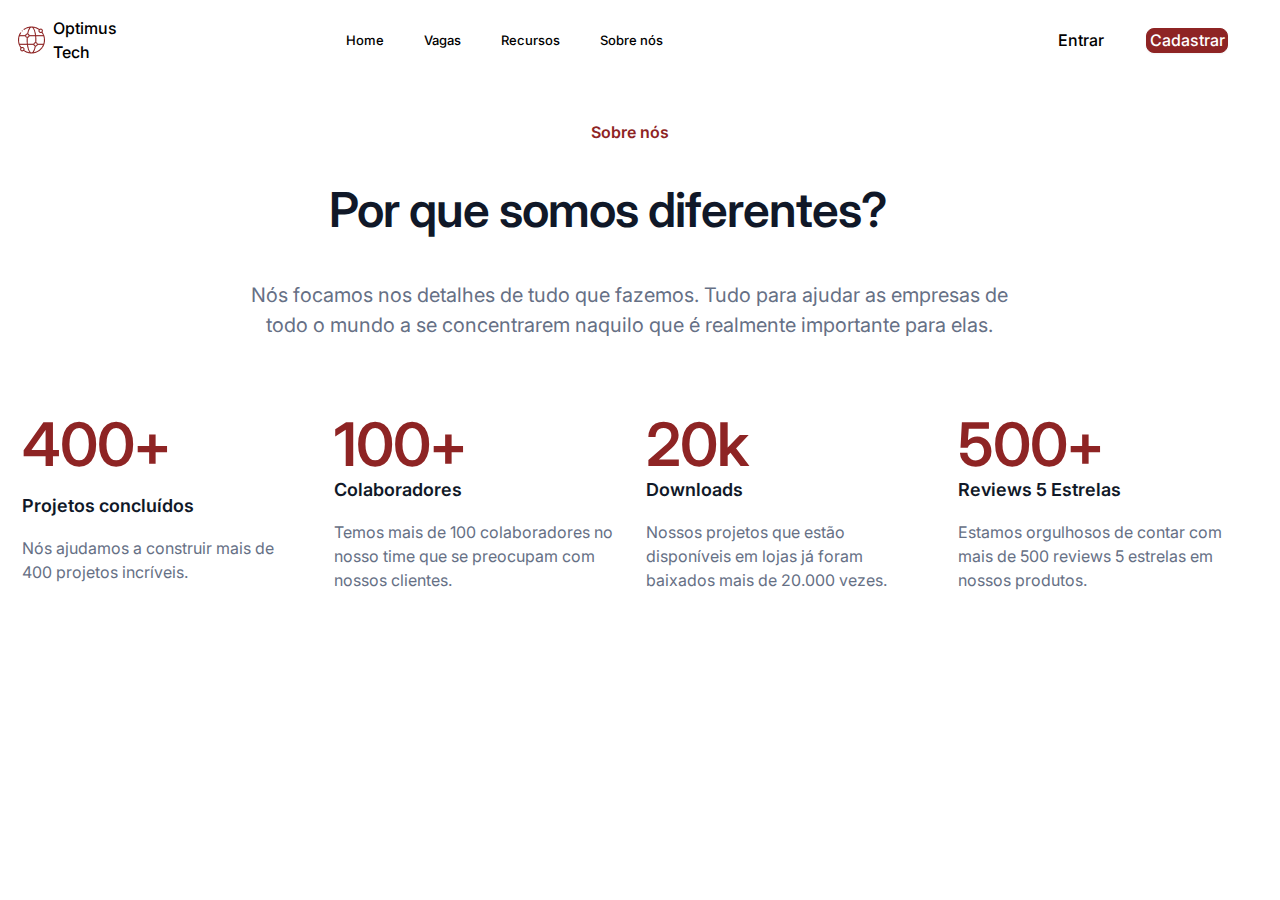
==== about.html @ e8a3e8af "alteração dos arquivos" ====
<!DOCTYPE html>
<html lang="pt-br">
<head>
    <meta charset="UTF-8">
    <meta http-equiv="X-UA-Compatible" content="IE=edge">
    <meta name="viewport" content="width=device-width, initial-scale=1">
    <link href='https://fonts.googleapis.com/css?family=Inter' rel='stylesheet'>
    <link rel="icon" type= "image/x-icon" href="./images/worldwide 1 (Traced).png">
    <link rel="stylesheet" href="./css/style.css">
    <title>Optimus Tech</title>
    <link href="https://cdn.jsdelivr.net/npm/bootstrap@5.3.3/dist/css/bootstrap.min.css" rel="stylesheet" integrity="sha384-QWTKZyjpPEjISv5WaRU9OFeRpok6YctnYmDr5pNlyT2bRjXh0JMhjY6hW+ALEwIH" crossorigin="anonymous">
</head>
<body>
    <header>
        <nav>
            <section>
            <ul>
            <li>
                <div>
                    <img class = "icone"src="./images/worldwide 1 (Traced).png" alt="">
                    Optimus Tech
                </div>
            </li>
            <div class="itens">
            <a class="link" href="./index.html"><li>Home</li></a>
            <a class="link" href=""><li>Vagas</li></a>
            <a class="link" href=""><li>Recursos</li></a>
            <a class="link" href="./about.html"><li>Sobre nós</li></a>
            </div>
            <div class = "espaço"></div>
            <div class="login">
            <li class = "entrar">Entrar</li>
            <li class="botao">Cadastrar</li>
            </div>
            </ul>
            </section>
        </nav>
    </header>
    <header class="cabeçalho">
        <p class="about">Sobre nós</p>
        <div class="titulo">
            <h1 class="titulo_1">Por que somos diferentes?</h1>
        </div>
        <div class="sub">
            <h1 class="sub_1">Nós focamos nos detalhes de tudo que fazemos. Tudo para ajudar as empresas de todo o mundo a se concentrarem naquilo que é realmente importante para elas.</h1>
        </div>
    </header>
    <header class="cabeçalho_2">
        <section class = "container">
            <div class="caixa">
                <div class="item_1">
                    <div class="inf_1">
                        <h1 class="number">400+</h1>
                        <div class="titles_1">   
                            <h1 class="title">Projetos concluídos</h1>
                            <h2 class="subt">Nós ajudamos a construir mais de 400 projetos incríveis.</h2>
                        </div>
                    </div>
                </div>
                <div class="item_1">
                    <div class="inf_1">
                        <h1 class="number">100+</h1>
                        <div class="titles_1">   
                            <h1 class="title">Colaboradores</h1>
                            <h2 class="subt_1">Temos mais de 100 colaboradores no nosso time que se preocupam com nossos clientes.</h2>
                        </div>
                    </div>
                </div>
                <div class="item_1">
                    <div class="inf_1">
                        <h1 class="number">20k</h1>
                        <div class="titles_1">   
                            <h1 class="title">Downloads</h1>
                            <h2 class="subt_1">Nossos projetos que estão disponíveis em lojas já foram baixados mais de 20.000 vezes.</h2>
                        </div>
                    </div>
                </div>
                <div class="item_1">
                    <div class="inf_1">
                        <h1 class="number">500+</h1>
                        <div class="titles_1">   
                            <h1 class="title">Reviews 5 Estrelas</h1>
                            <h2 class="subt_1">Estamos orgulhosos de contar com mais de 500 reviews 5 estrelas em nossos produtos.</h2>
                        </div>
                    </div>
                </div>            
            </div>
        </section>
    </header>
</body>
</html>
---- css/style.css ----
@import "./nav.css";
@import "./caixas.css";
@import "./caixa1.css";
@import "./caixa2.css";
@import "./caixa3.css";
@import "./caixa4.css";
@import "./main.css";
@import "./vagas.css";
@import "./depoimentos.css";
@import "./footer.css";
@import "./cabeçalho.css";
@import "./resp-notebook.css";
@import "./resp-tablet.css";
@import "./respcell.css";
*{  
    margin: 0;
    padding: 0;
}
body{
    width: 1260px;
    height: 900px;
    display: flex;
    flex-direction: column;
    align-items: center;
}
.carousel-item{
    height: 100%;
}
#carouselExample{
    display: flex;
    align-items: center;
    justify-content: center;
    width: 600px;
    height: 600px;
    margin-top: 50px;
    background-color: rgb(247, 243, 243);
}
#inner{
    height: 100%;
}
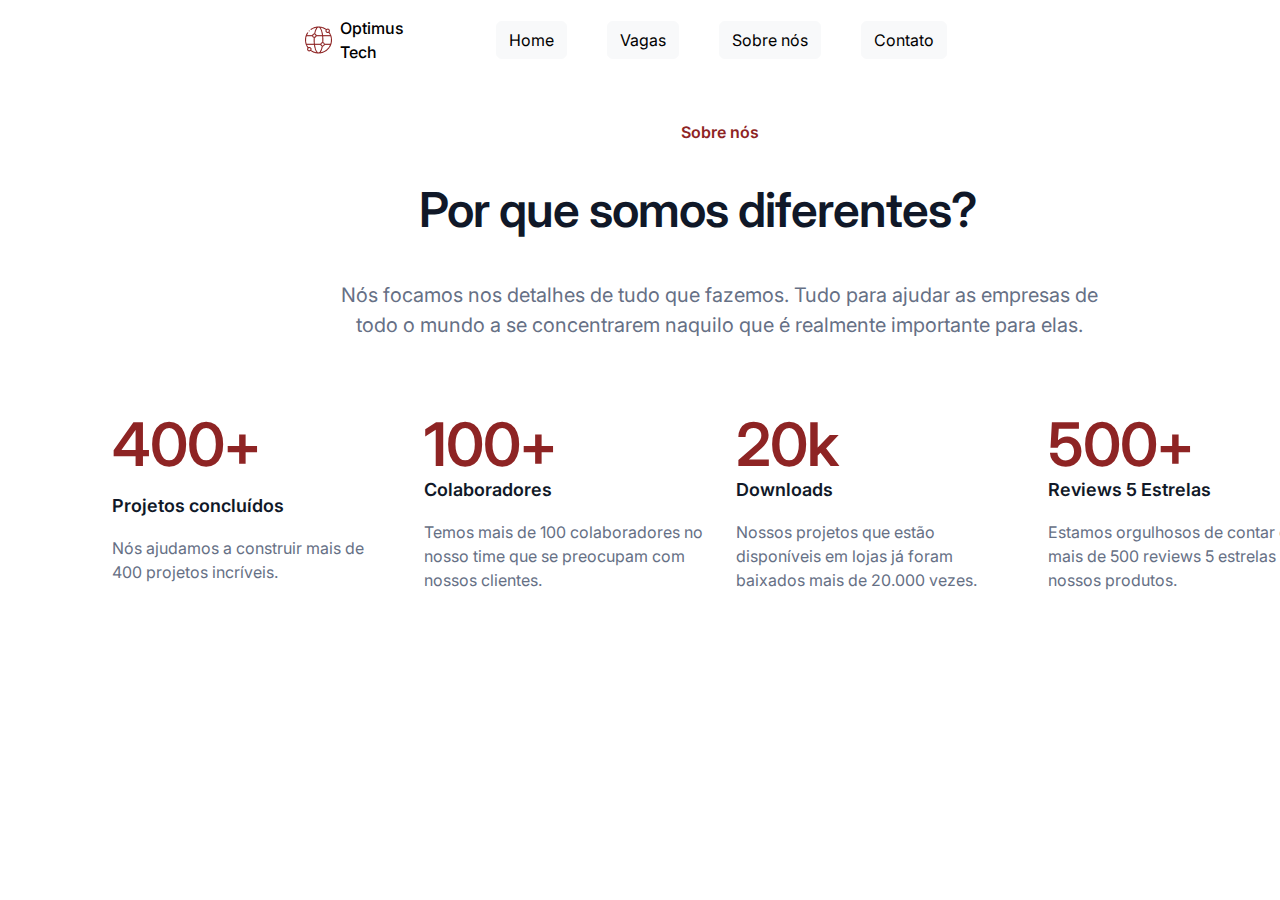
==== commit dc5503d2: "alteracoes feitass" ====
--- a/about.html
+++ b/about.html
@@ -22,15 +22,11 @@
                 </div>
             </li>
             <div class="itens">
-            <a class="link" href="./index.html"><li>Home</li></a>
-            <a class="link" href=""><li>Vagas</li></a>
-            <a class="link" href=""><li>Recursos</li></a>
-            <a class="link" href="./about.html"><li>Sobre nós</li></a>
+                <a class="link" href="./index.html"><button type="button" class="btn btn-light">Home</button></a>
+                <a class="link" href="./vagas.html"><button type="button" class="btn btn-light">Vagas</button></a>
+                <a class="link" href="./about.html"><button type="button" class="btn btn-light">Sobre nós</button></a>
+                <a class="link" href="./forms.html"> <button type="button" class="btn btn-light">Contato</button></a>
             </div>
-            <div class = "espaço"></div>
-            <div class="login">
-            <li class = "entrar">Entrar</li>
-            <li class="botao">Cadastrar</li>
             </div>
             </ul>
             </section>
--- a/css/style.css
+++ b/css/style.css
@@ -17,25 +17,18 @@
     padding: 0;
 }
 body{
-    width: 1260px;
-    height: 900px;
+    width: 100%;
     display: flex;
     flex-direction: column;
+    justify-content: space-between;
     align-items: center;
 }
 .carousel-item{
     height: 100%;
 }
-#carouselExample{
-    display: flex;
-    align-items: center;
-    justify-content: center;
-    width: 600px;
-    height: 600px;
-    margin-top: 50px;
-    background-color: rgb(247, 243, 243);
-}
+
 #inner{
     height: 100%;
 }
 
+
